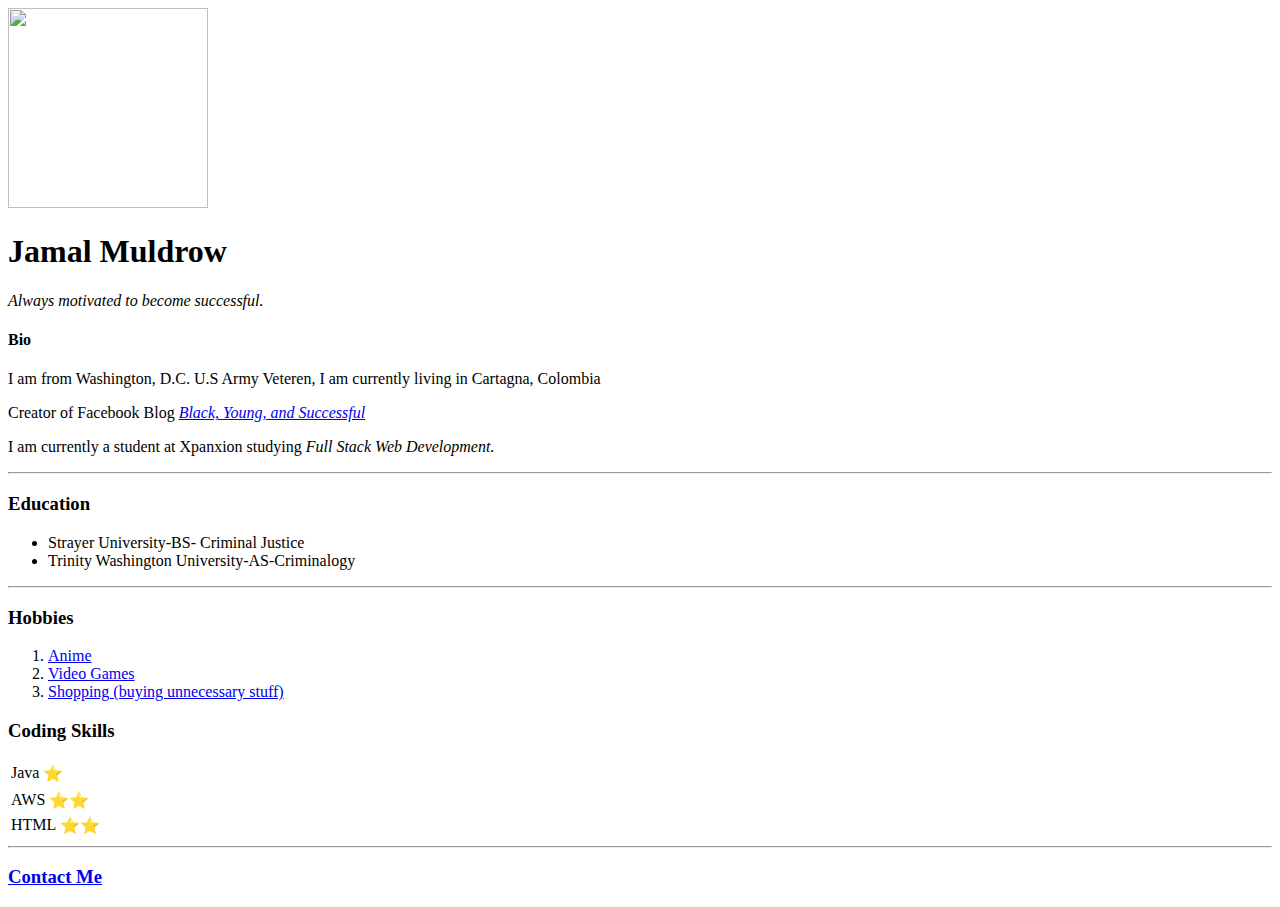
==== HTML-Personal Site/index.html @ a3062fa4 "First commit" ====
<!DOCTYPE html>
<html lang="en" dir="ltr">
  <head>
    <meta charset="utf-8">
    <title>🚀Jamal Muldrow Personal Page</title>
  </head>
  <body>
<img src="https://attachments.office.net/owa/jmuldrow%40xpanxion.com/service.svc/s/GetAttachmentThumbnail?id=AAMkAGFmNjM3MGEwLWVkZjktNGEwMy04NzQ2LWY2OGFkNGIwYjhlOABGAAAAAAAFq6CvY1B7RKMNI0i7kPRDBwAqxDY1LhJjRbhox3uG%2BOvAAAAAAAEMAAAqxDY1LhJjRbhox3uG%2BOvAAAAuxbrAAAABEgAQALHmBjkiR7ZDhsgbZNflhe0%3D&thumbnailType=2&token=eyJhbGciOiJSUzI1NiIsImtpZCI6IkZBRDY1NDI2MkM2QUYyOTYxQUExRThDQUI3OEZGMUIyNzBFNzA3RTkiLCJ0eXAiOiJKV1QiLCJ4NXQiOiItdFpVSml4cThwWWFvZWpLdDRfeHNuRG5CLWsifQ.[base64].[base64]&X-OWA-CANARY=cL4n-uALZU2WLfVWzRfmzaCYyugAcNoY2_Y722g1YsnG6p3-YJ3bxq-qbfbsAqu5UHGQWS2-KZw.&owa=outlook.office.com&scriptVer=20220708002.17&animation=true"
height="200"
width="200">
<h1>Jamal Muldrow</h1>
 <p><em>Always motivated to become successful.</em></p>
 <p></p>
  <h4>Bio</h4>
 <p>I am from Washington, D.C. U.S Army Veteren, I am currently living in Cartagna, Colombia</p>
 <p>Creator of Facebook Blog <em><a href="https://www.facebook.com/groups/2706340369688481">Black, Young, and Successful</a></em></p>
 <p>I am currently a student at Xpanxion studying <em>Full Stack Web Development.</em></p>
 <hr>
 <h3>Education</h3>
 <ul>
   <li>Strayer University-BS- Criminal Justice</li>
   <li>Trinity Washington University-AS-Criminalogy</li>
 </ul>
 <hr>
 <h3>Hobbies</h3>
 <ol>
   <li><a href="https://www.crunchyroll.com/dragon-ball-super">Anime</a></li>
   <li><a href="https://www.callofduty.com/">Video Games</a></li>
   <li><a href="https://www.amazon.com/">Shopping (buying unnecessary stuff)</a></li>
 </ol>
 <p></p>
 <p></p>
 <h3>Coding Skills</h3>
 <table>
<tr>
  <td>Java</td>
  <td>⭐</td>
<tr>
 </table>
<table>
  <tr>
    <td>AWS</td>
    <td>⭐⭐</td>
</tr>
</table>
<table>
  <tr>
    <td>HTML</td>
    <td>⭐⭐</td>
  </tr>
</table>
<hr>
<a href="C:\Users\JamalMuldrow\OneDrive - Xpanxion\Documents\WebDevelopment\Contact.html"><h3>Contact Me</h3></a>
  </body>
</html>
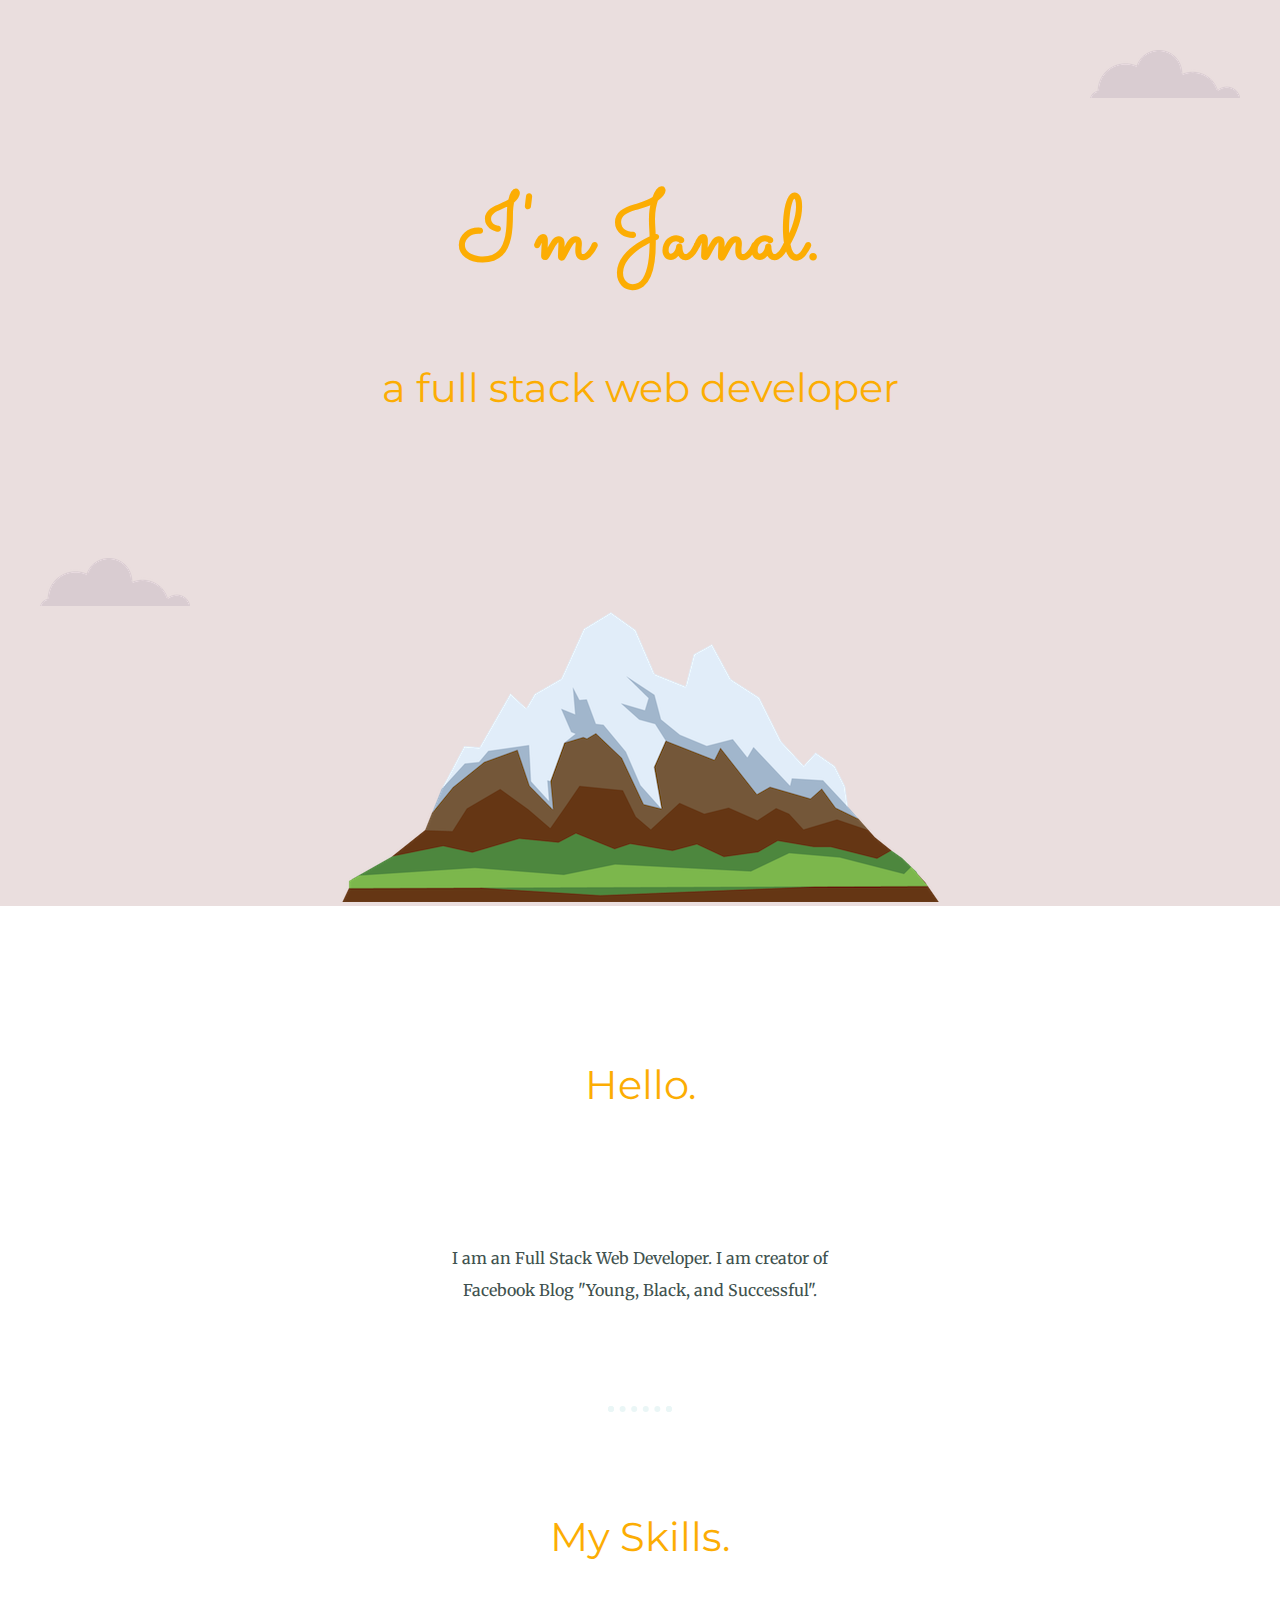
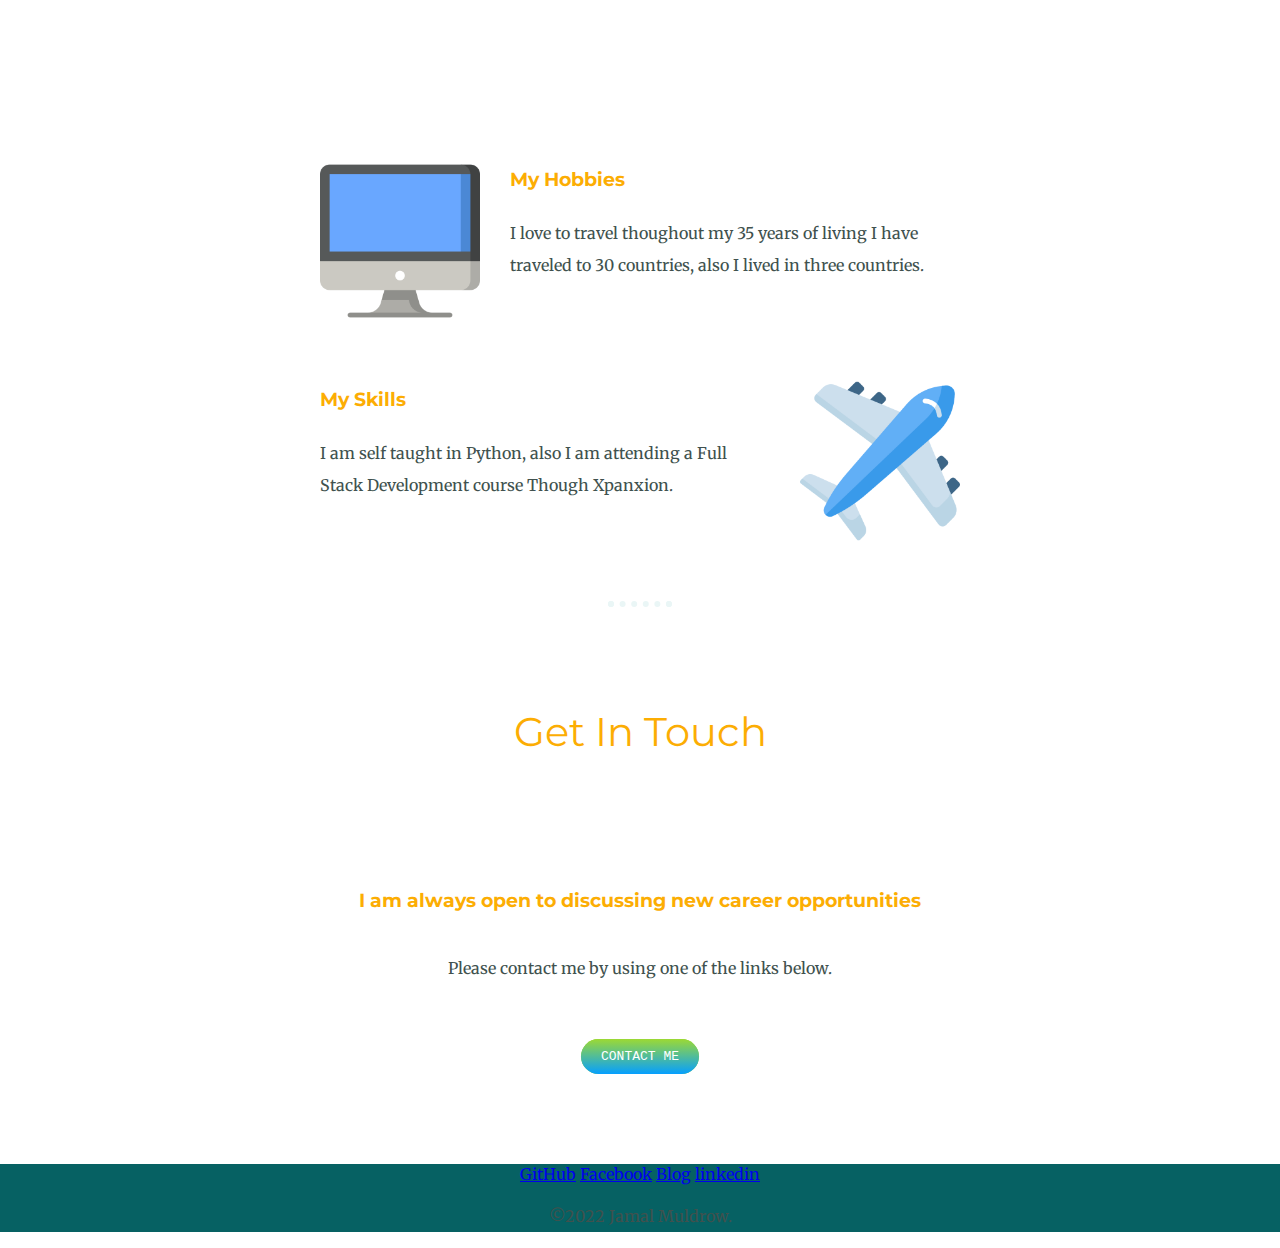
==== commit 26d3b5e6: "Second commit" ====
--- a/HTML-Personal Site/index.html
+++ b/HTML-Personal Site/index.html
@@ -1,55 +1,57 @@
 <!DOCTYPE html>
-<html lang="en" dir="ltr">
+<html>
   <head>
     <meta charset="utf-8">
-    <title>🚀Jamal Muldrow Personal Page</title>
+    <title>Jamal's Resume Page</title>
+<link rel="stylesheet" href="css/style.css">
   </head>
+<link rel="preconnect" href="<link rel="preconnect" href="https://fonts.googleapis.com">
+<link rel="preconnect" href="https://fonts.gstatic.com" crossorigin>
+<link href="https://fonts.googleapis.com/css2?family=Merriweather:ital@1&family=Montserrat&family=Sacramento&display=swap" rel="stylesheet">
   <body>
-<img src="https://attachments.office.net/owa/jmuldrow%40xpanxion.com/service.svc/s/GetAttachmentThumbnail?id=AAMkAGFmNjM3MGEwLWVkZjktNGEwMy04NzQ2LWY2OGFkNGIwYjhlOABGAAAAAAAFq6CvY1B7RKMNI0i7kPRDBwAqxDY1LhJjRbhox3uG%2BOvAAAAAAAEMAAAqxDY1LhJjRbhox3uG%2BOvAAAAuxbrAAAABEgAQALHmBjkiR7ZDhsgbZNflhe0%3D&thumbnailType=2&token=eyJhbGciOiJSUzI1NiIsImtpZCI6IkZBRDY1NDI2MkM2QUYyOTYxQUExRThDQUI3OEZGMUIyNzBFNzA3RTkiLCJ0eXAiOiJKV1QiLCJ4NXQiOiItdFpVSml4cThwWWFvZWpLdDRfeHNuRG5CLWsifQ.[base64].[base64]&X-OWA-CANARY=cL4n-uALZU2WLfVWzRfmzaCYyugAcNoY2_Y722g1YsnG6p3-YJ3bxq-qbfbsAqu5UHGQWS2-KZw.&owa=outlook.office.com&scriptVer=20220708002.17&animation=true"
-height="200"
-width="200">
-<h1>Jamal Muldrow</h1>
- <p><em>Always motivated to become successful.</em></p>
- <p></p>
-  <h4>Bio</h4>
- <p>I am from Washington, D.C. U.S Army Veteren, I am currently living in Cartagna, Colombia</p>
- <p>Creator of Facebook Blog <em><a href="https://www.facebook.com/groups/2706340369688481">Black, Young, and Successful</a></em></p>
- <p>I am currently a student at Xpanxion studying <em>Full Stack Web Development.</em></p>
- <hr>
- <h3>Education</h3>
- <ul>
-   <li>Strayer University-BS- Criminal Justice</li>
-   <li>Trinity Washington University-AS-Criminalogy</li>
- </ul>
- <hr>
- <h3>Hobbies</h3>
- <ol>
-   <li><a href="https://www.crunchyroll.com/dragon-ball-super">Anime</a></li>
-   <li><a href="https://www.callofduty.com/">Video Games</a></li>
-   <li><a href="https://www.amazon.com/">Shopping (buying unnecessary stuff)</a></li>
- </ol>
- <p></p>
- <p></p>
- <h3>Coding Skills</h3>
- <table>
-<tr>
-  <td>Java</td>
-  <td>⭐</td>
-<tr>
- </table>
-<table>
-  <tr>
-    <td>AWS</td>
-    <td>⭐⭐</td>
-</tr>
-</table>
-<table>
-  <tr>
-    <td>HTML</td>
-    <td>⭐⭐</td>
-  </tr>
-</table>
-<hr>
-<a href="C:\Users\JamalMuldrow\OneDrive - Xpanxion\Documents\WebDevelopment\Contact.html"><h3>Contact Me</h3></a>
+<div class="top-container">
+<img class="top-cloud"  src="images/cloud.png" alt="cloud-img">
+  <h1>I'm Jamal.</h1>
+  <h2>a full stack web developer</h2>
+  <img class="bottom-cloud" src="images/cloud.png" alt="cloud-img">
+  <img  src="images/mountain.png" alt="mountain-img">
+</div>
+<div class="middle-container">
+  <div class="profile">
+    <img class="profile-img" src="https://attachments.office.net/owa/jmuldrow%40xpanxion.com/service.svc/s/GetAttachmentThumbnail?id=AAMkAGFmNjM3MGEwLWVkZjktNGEwMy04NzQ2LWY2OGFkNGIwYjhlOABGAAAAAAAFq6CvY1B7RKMNI0i7kPRDBwAqxDY1LhJjRbhox3uG%2BOvAAAAAAAEMAAAqxDY1LhJjRbhox3uG%2BOvAAAAuxbrAAAABEgAQALHmBjkiR7ZDhsgbZNflhe0%3D&thumbnailType=2&token=eyJhbGciOiJSUzI1NiIsImtpZCI6IkZBRDY1NDI2MkM2QUYyOTYxQUExRThDQUI3OEZGMUIyNzBFNzA3RTkiLCJ0eXAiOiJKV1QiLCJ4NXQiOiItdFpVSml4cThwWWFvZWpLdDRfeHNuRG5CLWsifQ.[base64].[base64]&X-OWA-CANARY=gLem0NPqekS7F_aPPAWCx6DvH7Fjc9oY0LMZcTdmrbXmOi0ETxoZwopxZLES7YfCJu9UzxqGlCg.&owa=outlook.office.com&scriptVer=20220721048.08&animation=true" alt="">
+    <h2>Hello.</h2>
+    <p class="intro"> I am an Full Stack Web Developer. I am creator of Facebook Blog "Young, Black, and Successful".</p>
+  </div>
+  <hr>
+  <div class="skills">
+    <h2>My Skills.</h2>
+    <div class="skill-row">
+      <img class="skills-img" src="images/desktop.png" alt="">
+      <h3>My Hobbies</h3>
+      <p>I love to travel thoughout my 35 years of living I have traveled to 30 countries, also I lived in three countries.</p>
+    </div>
+    <div class="Hobbies-row">
+      <img class="Hobbies-img" src="images/plane.png" alt="">
+      <h3>My Skills</h3>
+      <p> I am self taught in Python, also I am attending a Full Stack Development course Though Xpanxion.</p>
+    </div>
+  </div>
+  <hr>
+  <div class="contact-me">
+    <h2>Get In Touch</h2>
+    <h3>I am always open to discussing new career opportunities</h3>
+    <p class="contact-message">Please contact me by using one of the links below.</p>
+    <a class="btn" href="mailto:Muldrowj@icloud.com">CONTACT ME</a>
+  </div>
+</div>
+
+
+<div class="bottom-container">
+  <a class="footer-link" href="https://github.com/JamalM24">GitHub</a>
+  <a class="footer-link" href="https://www.facebook.com/jmeasy.everyday/">Facebook</a>
+  <a class="footer-link" href="https://www.facebook.com/groups/2706340369688481">Blog</a>
+  <a class="footer-link" href="https://www.linkedin.com/in/jamal-muldrow-218b8a92/">linkedin</a>
+  <p>©2022 Jamal Muldrow.</p>
+</div>
   </body>
 </html>
--- a/HTML-Personal Site/css/style.css
+++ b/HTML-Personal Site/css/style.css
@@ -0,0 +1,188 @@
+body {
+  margin: 0;
+  text-align: center;
+  font-family: 'Merriweather', serif;
+  color: #40514E;
+}
+
+h1 {
+  line-height: 2;
+  color: #fcad03;
+  font-family: "Sacramento", cursive;
+  margin: 50px auto 0 auto;
+  font-size: 5.625rem;
+
+
+}
+h2 {
+  font-weight: normal;
+  color: #fcad03;
+  font-family: "Montserrat",sans-serif;
+  font-size: 2.5rem;
+  padding-bottom: 100px;
+}
+h3 {
+  color: #fcad03;
+  font-family: "Montserrat",sans-serif;
+}
+.top-container{
+  background-color: #EADEDE;
+  position: relative;
+  padding-top: 100px;
+}
+.middle-container{
+  margin: 100px 0;
+
+}
+.bottom-cloud{
+  position: absolute;
+  left: 40px;
+  bottom: 300px;
+}
+hr{
+  border: dotted 6px;
+  border-color: #EAF6f6;
+  border-bottom: none;
+  width: 4%;
+  margin: 100px auto;
+}
+.contact-message{
+  width: 40%;
+  margin: 40px auto 60px;
+}
+.btn {
+  background: #9cd934;
+  background-image: -webkit-linear-gradient(top, #9cd934, #059fff);
+  background-image: -moz-linear-gradient(top, #9cd934, #059fff);
+  background-image: -ms-linear-gradient(top, #9cd934, #059fff);
+  background-image: -o-linear-gradient(top, #9cd934, #059fff);
+  background-image: linear-gradient(to bottom, #9cd934, #059fff);
+  -webkit-border-radius: 30;
+  -moz-border-radius: 30;
+  border-radius: 30px;
+  font-family: Courier New;
+  color: #ffffff;
+  font-size: 13px;
+  padding: 10px 20px 10px 20px;
+  text-decoration: none;
+}
+  .btn:hover {
+    background: #89cc25;
+    background-image: -webkit-linear-gradient(top, #89cc25, #3498db);
+    background-image: -moz-linear-gradient(top, #89cc25, #3498db);
+    background-image: -ms-linear-gradient(top, #89cc25, #3498db);
+    background-image: -o-linear-gradient(top, #89cc25, #3498db);
+    background-image: linear-gradient(to bottom, #89cc25, #3498db);
+    text-decoration: none;
+  }
+  .bottom-container{
+    background-color: #066163;
+  }
+.top-cloud{
+  position: absolute;
+  right: 40px;
+  top: 50px;
+}
+.skill-row{
+  width: 50%;
+  margin: 100px auto 100px auto;
+  text-align: left;
+  line-height: 2;
+
+}
+.Hobbies-row{
+  width: 50%;
+  margin: 100px auto 100px auto;
+  text-align: left;
+  line-height: 2;
+
+}
+.skills-img{
+  width: 25%;
+  margin-right: 30px;
+  float: left;
+}
+.Hobbies-img{
+  width: 25%;
+  float: right;
+  margin-left: 30px;
+}
+.profile-img{
+  width: 25%;
+}
+
+.intro{
+  width: 30%;
+  margin: auto;
+}
+p{
+  line-height: 2;
+}
+:root {
+  --bs-blue: #0d6efd;
+  --bs-indigo: #6610f2;
+  --bs-purple: #6f42c1;
+  --bs-pink: #d63384;
+  --bs-red: #dc3545;
+  --bs-orange: #fd7e14;
+  --bs-yellow: #ffc107;
+  --bs-green: #198754;
+  --bs-teal: #20c997;
+  --bs-cyan: #0dcaf0;
+  --bs-black: #000;
+  --bs-white: #fff;
+  --bs-gray: #6c757d;
+  --bs-gray-dark: #343a40;
+  --bs-gray-100: #f8f9fa;
+  --bs-gray-200: #e9ecef;
+  --bs-gray-300: #dee2e6;
+  --bs-gray-400: #ced4da;
+  --bs-gray-500: #adb5bd;
+  --bs-gray-600: #6c757d;
+  --bs-gray-700: #495057;
+  --bs-gray-800: #343a40;
+  --bs-gray-900: #212529;
+  --bs-primary: #0d6efd;
+  --bs-secondary: #6c757d;
+  --bs-success: #198754;
+  --bs-info: #0dcaf0;
+  --bs-warning: #ffc107;
+  --bs-danger: #dc3545;
+  --bs-light: #f8f9fa;
+  --bs-dark: #212529;
+  --bs-primary-rgb: 13, 110, 253;
+  --bs-secondary-rgb: 108, 117, 125;
+  --bs-success-rgb: 25, 135, 84;
+  --bs-info-rgb: 13, 202, 240;
+  --bs-warning-rgb: 255, 193, 7;
+  --bs-danger-rgb: 220, 53, 69;
+  --bs-light-rgb: 248, 249, 250;
+  --bs-dark-rgb: 33, 37, 41;
+  --bs-white-rgb: 255, 255, 255;
+  --bs-black-rgb: 0, 0, 0;
+  --bs-body-color-rgb: 33, 37, 41;
+  --bs-body-bg-rgb: 255, 255, 255;
+  --bs-font-sans-serif: system-ui, -apple-system, "Segoe UI", Roboto, "Helvetica Neue", "Noto Sans", "Liberation Sans", Arial, sans-serif, "Apple Color Emoji", "Segoe UI Emoji", "Segoe UI Symbol", "Noto Color Emoji";
+  --bs-font-monospace: SFMono-Regular, Menlo, Monaco, Consolas, "Liberation Mono", "Courier New", monospace;
+  --bs-gradient: linear-gradient(180deg, rgba(255, 255, 255, 0.15), rgba(255, 255, 255, 0));
+  --bs-body-font-family: var(--bs-font-sans-serif);
+  --bs-body-font-size: 1rem;
+  --bs-body-font-weight: 400;
+  --bs-body-line-height: 1.5;
+  --bs-body-color: #212529;
+  --bs-body-bg: #fff;
+  --bs-border-width: 1px;
+  --bs-border-style: solid;
+  --bs-border-color: #dee2e6;
+  --bs-border-color-translucent: rgba(0, 0, 0, 0.175);
+  --bs-border-radius: 0.375rem;
+  --bs-border-radius-sm: 0.25rem;
+  --bs-border-radius-lg: 0.5rem;
+  --bs-border-radius-xl: 1rem;
+  --bs-border-radius-2xl: 2rem;
+  --bs-border-radius-pill: 50rem;
+  --bs-link-color: #0d6efd;
+  --bs-link-hover-color: #0a58ca;
+  --bs-code-color: #d63384;
+  --bs-highlight-bg: #fff3cd;
+}
